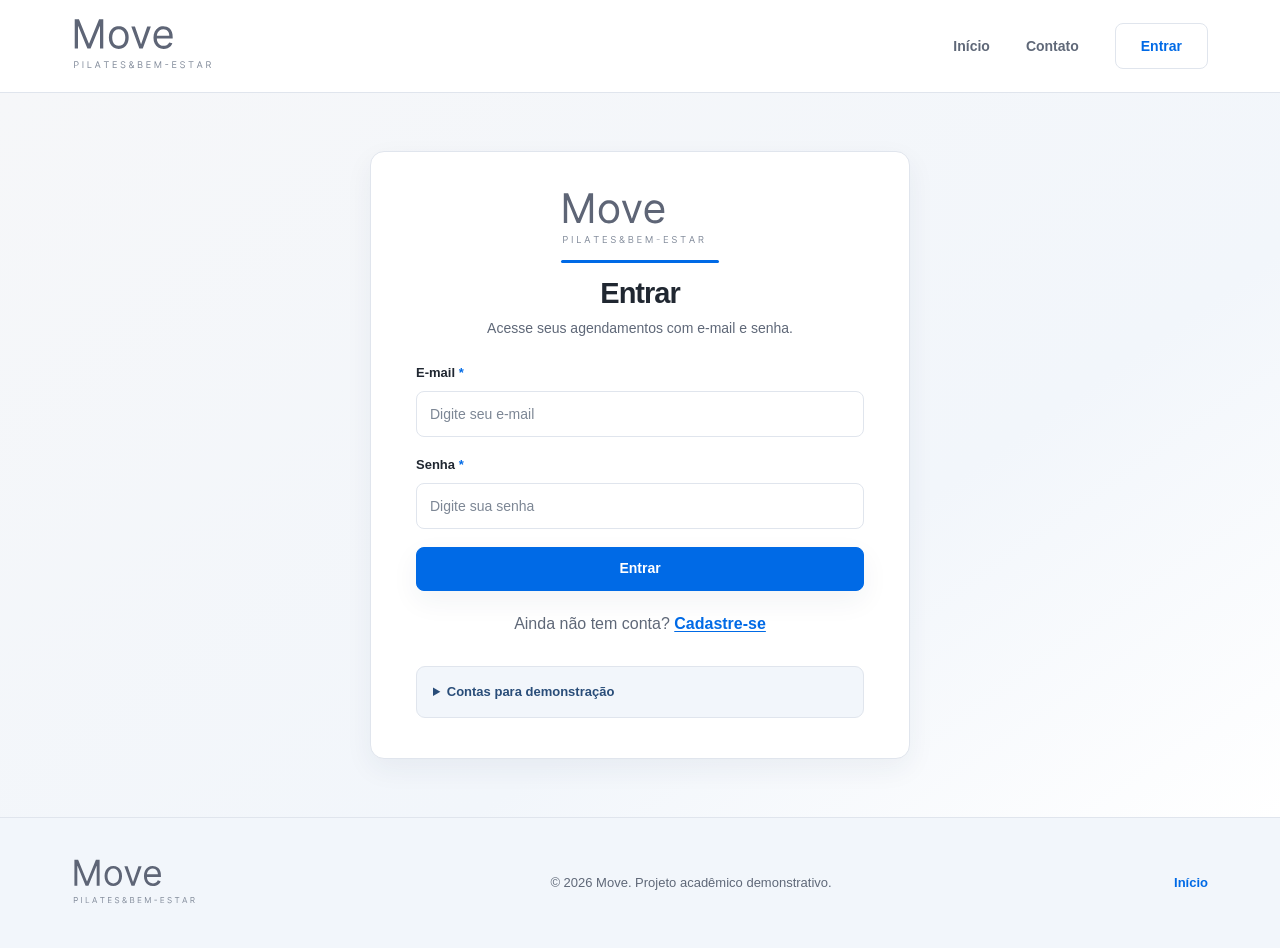
==== admin.html @ 7407c9fe "feat: implementa painel administrativo" ====
<!doctype html>
<html lang="pt-BR">
  <head>
    <meta charset="UTF-8" />
    <meta name="viewport" content="width=device-width, initial-scale=1.0" />
    <title>Administradora — Agenda | Move Pilates & Bem-estar</title>
    <link rel="icon" type="image/svg+xml" href="assets/logo-move.svg" />
    <link rel="stylesheet" href="assets/vendor/bootstrap.min.css" />
    <link rel="stylesheet" href="assets/css/styles.css" />
    <link rel="stylesheet" href="assets/css/forms.css" />
    <link rel="stylesheet" href="assets/css/aluno.css" />
    <link rel="stylesheet" href="assets/css/admin.css" />
    <script defer src="assets/vendor/bootstrap.bundle.min.js"></script>
    <script defer src="js/script.js"></script>
    <script defer src="js/store-cadastro-login.js"></script>
    <script defer src="js/store-admin.js"></script>
    <script defer src="js/admin.js"></script>
  </head>
  <body data-page="admin">
    <a class="skip-link" href="#conteudo">Conteúdo</a>
    <header class="site-header">
      <div class="container header-inner">
        <a href="index.html" class="brand" aria-label="Move — Início"
          ><img
            src="assets/imagens/logo-move.svg"
            alt="Move Pilates & Bem-estar"
            width="154"
            height="62"
        /></a>
        <button
          type="button"
          class="menu-toggle"
          aria-label="Abrir menu"
          aria-controls="menu-principal"
          aria-expanded="false"
        >
          <svg viewBox="0 0 24 24" aria-hidden="true">
            <path d="M4 7h16M4 12h16M4 17h16" />
          </svg>
        </button>
        <nav class="main-nav" id="menu-principal" aria-label="Menu principal">
          <a href="admin.html" class="nav-item active" aria-current="page"
            >Agenda</a
          ><button type="button" class="nav-item" data-set-hours>
            Definir horários</button
          ><button type="button" class="nav-item nav-logout" data-logout>
            Sair
          </button>
        </nav>
      </div>
    </header>
    <main id="conteudo">
      <section class="dashboard-area">
        <div class="container dashboard-wrap">
          <div class="dashboard-head">
            <div>
              <span class="accent-line" aria-hidden="true"></span>
              <p class="eyebrow">Área administrativa</p>
              <h1>Olá, <span id="admin-name">Cristiane</span>!</h1>
              <p>Gerencie os agendamentos e horários disponíveis da Move.</p>
            </div>
            <div class="head-actions">
              <button class="btn-outline" type="button" id="admin-define-hours">
                Definir horários</button
              ><button class="btn-main" type="button" id="admin-new-booking">
                + Agendar para aluno
              </button>
            </div>
          </div>
          <div id="admin-notice" class="notice" role="status" hidden></div>
          <div class="stats-grid">
            <article class="stat-card">
              <span>Agendamentos no dia</span><strong id="stat-booked">0</strong
              ><small>Aulas agendadas</small>
            </article>
            <article class="stat-card">
              <span>Horários livres</span><strong id="stat-free">0</strong
              ><small>Disponíveis para novos agendamentos</small>
            </article>
            <article class="stat-card">
              <span>Alunos cadastrados</span
              ><strong id="stat-students">0</strong
              ><small>Contas de aluno</small>
            </article>
          </div>
          <section
            class="dashboard-section"
            id="agenda"
            aria-labelledby="admin-day-title"
          >
            <div class="section-title-row wrap-row">
              <div>
                <h2 id="admin-day-title">Agenda do dia</h2>
                <p>Consulte os horários e faça alterações.</p>
              </div>
              <div class="date-control">
                <label for="admin-date">Selecionar data</label
                ><input id="admin-date" type="date" />
              </div>
            </div>
            <div id="admin-day" class="admin-schedule" aria-live="polite"></div>
          </section>
          <section class="dashboard-section">
            <div class="section-title-row">
              <h2>Mensagens recebidas</h2>
              <span class="subtle-pill" id="contact-count">0</span>
            </div>
            <div id="admin-messages" class="inbox-list"></div>
            <p class="small-muted">
              Mensagens são armazenadas somente neste navegador, para
              demonstração.
            </p>
          </section>
        </div>
      </section>
      <section
        class="auth-outer logout-success-panel"
        id="admin-logout-success"
        hidden
      >
        <div class="auth-panel card-elevated">
          <img
            src="assets/imagens/logo-move.svg"
            alt="Move Pilates & Bem-estar"
            class="auth-logo"
          />

          <div class="result-panel">
            <span class="result-icon" aria-hidden="true">✓</span>
            <h1>Sessão encerrada!</h1>
            <p>Você saiu da sua conta com segurança.</p>

            <div class="form-actions">
              <a href="login.html" class="btn-main">Entrar novamente</a>
              <a href="index.html" class="btn-outline">Voltar ao início</a>
            </div>
          </div>
        </div>
      </section>
    </main>
    <footer class="site-footer">
      <div class="container footer-inner">
        <a class="footer-brand" href="index.html"
          ><img
            src="assets/imagens/logo-move.svg"
            alt="Move Pilates & Bem-estar"
            width="136"
            height="56"
        /></a>
        <p>
          © <span id="ano-atual">2026</span> Move. Projeto acadêmico
          demonstrativo.
        </p>
        <a class="footer-top" href="index.html">Início</a>
      </div>
    </footer>
    <dialog
      id="admin-book-dialog"
      class="move-dialog"
      aria-labelledby="admin-book-title"
    >
      <form id="admin-book-form" novalidate>
        <div class="dialog-header">
          <div>
            <p class="eyebrow">Gestão de aulas</p>
            <h2 id="admin-book-title">Agendar aula para um aluno</h2>
          </div>
          <button
            type="button"
            class="icon-close"
            data-close="admin-book-dialog"
            aria-label="Fechar"
          >
            ×
          </button>
        </div>
        <div class="stack-form">
          <div class="form-field">
            <label for="admin-student"
              >Aluno <span aria-hidden="true">*</span></label
            ><select id="admin-student" required></select>
          </div>
          <div class="form-field">
            <label for="admin-book-date"
              >Data <span aria-hidden="true">*</span></label
            ><input type="date" id="admin-book-date" required />
          </div>
          <div class="form-field">
            <label for="admin-book-time"
              >Horário disponível <span aria-hidden="true">*</span></label
            ><select id="admin-book-time" required></select>
          </div>
        </div>
        <div class="form-field" id="admin-change-reason-field" hidden>
          <label for="admin-change-reason">
            Motivo da alteração <span aria-hidden="true">*</span>
          </label>
          <select id="admin-change-reason">
            <option value="">Selecione o motivo</option>
            <option value="Problema de saúde ou emergência">
              Problema de saúde ou emergência
            </option>
            <option value="Imprevisto pessoal ou familiar">
              Imprevisto pessoal ou familiar
            </option>
            <option value="Outro motivo excepcional">
              Outro motivo excepcional
            </option>
          </select>
          <small class="small-muted">
            Para alterações com menos de 24 horas de antecedência, informe uma
            justificativa.
          </small>
        </div>
        <p class="selection-summary" id="admin-summary">
          Confira os dados e salve o agendamento.
        </p>
        <p id="admin-book-error" class="form-alert" role="alert" hidden></p>
        <div class="dialog-actions">
          <button
            class="btn-outline"
            type="button"
            data-close="admin-book-dialog"
          >
            Voltar</button
          ><button class="btn-main" type="submit">Salvar agendamento</button>
        </div>
      </form>
    </dialog>
    <dialog
      id="admin-hours-dialog"
      class="move-dialog"
      aria-labelledby="admin-hours-title"
    >
      <form id="admin-hours-form" novalidate>
        <div class="dialog-header">
          <div>
            <p class="eyebrow">Horários disponíveis</p>
            <h2 id="admin-hours-title">Definir horários</h2>
          </div>
          <button
            type="button"
            class="icon-close"
            data-close="admin-hours-dialog"
            aria-label="Fechar"
          >
            ×
          </button>
        </div>
        <div class="form-field">
          <label for="hours-date">Data para disponibilizar aulas</label
          ><input type="date" id="hours-date" required />
        </div>
        <fieldset class="times-fieldset">
          <legend>Horários do dia</legend>
          <div id="hours-checkboxes" class="times-grid"></div>
        </fieldset>
        <p class="small-muted">
          Horários já agendados não podem ser removidos.
        </p>
        <p id="admin-hours-error" class="form-alert" role="alert" hidden></p>
        <div class="dialog-actions">
          <button
            type="button"
            class="btn-outline"
            data-close="admin-hours-dialog"
          >
            Voltar</button
          ><button type="submit" class="btn-main">Salvar horários</button>
        </div>
      </form>
    </dialog>
    <dialog
      id="admin-cancel-dialog"
      class="move-dialog"
      aria-labelledby="admin-cancel-title"
    >
      <div class="dialog-header">
        <div>
          <p class="eyebrow">Cancelamento</p>
          <h2 id="admin-cancel-title">Cancelar agendamento?</h2>
        </div>
        <button
          class="icon-close"
          type="button"
          data-close="admin-cancel-dialog"
          aria-label="Fechar"
        >
          ×
        </button>
      </div>
      <p id="admin-cancel-detail"></p>
      <div class="form-field" id="admin-cancel-reason-field" hidden>
        <label for="admin-cancel-reason">
          Motivo do cancelamento <span aria-hidden="true">*</span>
        </label>
        <select id="admin-cancel-reason">
          <option value="">Selecione o motivo</option>
          <option value="Problema de saúde ou emergência">
            Problema de saúde ou emergência
          </option>
          <option value="Imprevisto pessoal ou familiar">
            Imprevisto pessoal ou familiar
          </option>
          <option value="Outro motivo excepcional">
            Outro motivo excepcional
          </option>
        </select>
        <small class="small-muted">
          Para cancelamentos com menos de 24 horas de antecedência, informe uma
          justificativa.
        </small>
      </div>
      <p class="form-alert" id="admin-cancel-error" role="alert" hidden></p>
      <div class="dialog-actions">
        <button
          class="btn-outline"
          type="button"
          data-close="admin-cancel-dialog"
        >
          Voltar</button
        ><button class="btn-danger" type="button" id="admin-do-cancel">
          Confirmar cancelamento
        </button>
      </div>
    </dialog>
    <dialog
      class="move-dialog"
      id="logout-dialog"
      aria-labelledby="logout-title"
    >
      <div class="dialog-header">
        <div>
          <p class="eyebrow">Encerrar sessão</p>
          <h2 id="logout-title">Deseja sair da sua conta?</h2>
        </div>
        <button
          type="button"
          class="icon-close"
          data-close="logout-dialog"
          aria-label="Fechar"
        >
          ×
        </button>
      </div>
      <p>Você poderá entrar novamente quando quiser.</p>
      <div class="dialog-actions">
        <button class="btn-outline" type="button" data-close="logout-dialog">
          Cancelar</button
        ><button class="btn-main" id="confirm-logout" type="button">
          Sair
        </button>
      </div>
    </dialog>
  </body>
</html>
---- assets/css/styles.css ----
:root {
  --blue: #006ae6;
  --blue-secondary: #294d79;
  --blue-hover: #0056bc;
  --blue-subtle: #e8f2ff;
  --ink: #202731;
  --secondary: #5f6878;
  --muted: #7d8795;
  --surface: #ffffff;
  --surface-soft: #f6f7f9;
  --surface-alt: #f2f6fb;
  --border: #e0e5ed;
  --radius: 14px;
  --shadow-soft: 0 10px 28px rgba(38, 57, 80, 0.06);
  --outline: 3px solid rgba(0, 106, 230, 0.13);
  --outline: 3px solid rgba(0, 106, 230, 0.13);
  --width: 1160px;
  --color-danger: #a31f33;
  --bg-danger: #fff0f2;
  --border-danger: #f1bcc4;
  --bg-success: #e8f5f0;
  --success: #238861;
  --width: 1160px;
  font-family: Inter, "Segoe UI", Arial, Helvetica, sans-serif;
  color: var(--ink);
  background: var(--surface);
}

*,
*::before,
*::after {
  box-sizing: border-box;
}

html {
  scroll-behavior: smooth;
  scroll-padding-top: 95px;
}

body {
  margin: 0;
  min-width: 320px;
  line-height: 1.6;
  background: var(--surface);
  color: var(--ink);
  font-family: var(--font-family-base);
}

img {
  display: block;
  max-width: 100%;
}

button,
a {
  -webkit-tap-highlight-color: transparent;
}

a {
  color: inherit;
  text-decoration: none;
}

a:focus-visible,
button:focus-visible {
  outline: 3px solid var(--blue);
  outline-offset: 4px;
  border-radius: 4px;
}

.container {
  width: min(var(--width), calc(100% - 72px));
  max-width: var(--width);
  margin-inline: auto;
}

.skip-link {
  position: absolute;
  transform: translateY(-160%);
  z-index: 100;
  top: 0;
  left: 20px;
  background: var(--blue);
  padding: 12px 20px;
  color: white;
}

.skip-link:focus {
  transform: translateY(10px);
}

.site-header {
  background: var(--surface);
  border-bottom: 1px solid var(--border);
  z-index: 15;
  position: sticky;
  top: 0;
}

.header-inner {
  min-height: 92px;
  display: flex;
  align-items: center;
  justify-content: space-between;
  gap: 28px;
}

.brand {
  display: inline-flex;
  align-items: center;
  flex: none;
}

.brand img {
  width: 154px;
  height: auto;
}

.main-nav {
  display: flex;
  align-items: center;
  gap: 36px;
}

.nav-item {
  position: relative;
  color: var(--secondary);
  font-size: 14px;
  font-weight: 550;
  padding: 13px 0;
  transition: color 0.2s;
}

.nav-item:hover,
.nav-item.active {
  color: var(--blue);
}

.nav-item.active::after {
  content: "";
  position: absolute;
  bottom: 3px;
  height: 2px;
  background: var(--blue);
  left: 0;
  right: 0;
}

.nav-login {
  border: 1px solid var(--border);
  color: var(--blue);
  border-radius: 8px;
  padding: 11px 25px;
  font-weight: 650;
}

.nav-login:hover {
  background: var(--blue-subtle);
  border-color: var(--blue-hover);
  color: var(--blue-hover);
}

.menu-toggle {
  display: none;
  width: 42px;
  height: 42px;
  border: 1px solid var(--border);
  background: var(--surface);
  color: var(--ink);
  border-radius: 9px;
  cursor: pointer;
}

.menu-toggle svg {
  width: 24px;
  height: 24px;
  fill: none;
  stroke: currentColor;
  stroke-width: 2;
  stroke-linecap: round;
}

.eyebrow {
  color: var(--muted);
  text-transform: uppercase;
  letter-spacing: 0.18em;
  font-weight: 650;
  font-size: 11px;
  margin: 0 0 14px;
}

h1,
h2,
h3,
p {
  margin-top: 0;
}

h1 {
  font-size: clamp(32px, 3.8vw, 52px);
  letter-spacing: -0.035em;
  line-height: 1.12;
  font-weight: 700;
}

h2 {
  font-size: clamp(28px, 2.75vw, 37px);
  line-height: 1.22;
  letter-spacing: -0.025em;
  font-weight: 700;
}

h3 {
  font-size: 19px;
  line-height: 1.25;
  font-weight: 650;
}

p {
  color: var(--secondary);
}

.site-footer {
  background: var(--surface-alt);
  border-top: 1px solid var(--border);
}

.footer-inner {
  min-height: 130px;
  display: flex;
  align-items: center;
  justify-content: space-between;
  gap: 20px;
}

.footer-brand img {
  width: 136px;
  height: auto;
}

.footer-inner p {
  font-size: 13px;
  margin: 0;
  color: var(--secondary);
}

.footer-top {
  font-size: 13px;
  font-weight: 600;
  color: var(--blue);
  display: inline-flex;
  gap: 7px;
  align-items: center;
}

.footer-top svg {
  width: 18px;
  height: 18px;
  fill: none;
  stroke: currentColor;
  stroke-width: 2;
}

@media (max-width: 960px) {
  .container {
    width: min(var(--width), calc(100% - 44px));
  }
}

@media (max-width: 690px) {
  html {
    scroll-padding-top: 75px;
  }

  .container {
    width: min(100% - 36px, 530px);
  }

  .header-inner {
    min-height: 74px;
  }

  .brand img {
    width: 132px;
  }

  .menu-toggle {
    display: grid;
    place-items: center;
  }

  .main-nav {
    position: absolute;
    top: 74px;
    left: 0;
    right: 0;
    background: var(--surface);
    border-bottom: 1px solid var(--border);
    box-shadow: var(--shadow-soft);
    padding: 10px 18px 20px;
    display: none;
    flex-direction: column;
    align-items: stretch;
    gap: 3px;
  }

  .main-nav.open {
    display: flex;
  }

  .nav-item {
    padding: 14px 10px;
  }

  .nav-item.active::after {
    left: 10px;
    right: auto;
    width: 30px;
    bottom: 7px;
  }

  .nav-login {
    text-align: center;
    padding: 12px;
    margin-top: 4px;
  }

  .footer-inner {
    flex-wrap: wrap;
    justify-content: space-between;
    padding-block: 25px;
  }

  .footer-inner p {
    flex-basis: 100%;
    order: 3;
  }
}
---- assets/css/forms.css ----
.btn-main,
.btn-outline,
.btn-danger {
  min-height: 44px;
  display: inline-flex;
  align-items: center;
  justify-content: center;
  gap: 8px;
  padding: 11px 22px;
  border-radius: 8px;
  font-size: 14px;
  font-weight: 670;
  cursor: pointer;
  text-decoration: none;
  line-height: 1.4;
  transition:
    background 0.15s ease,
    border-color 0.15s ease,
    transform 0.15s ease;
}

.btn-main {
  color: white;
  background: var(--blue);
  border: 1px solid var(--blue);
  box-shadow: var(--shadow-soft);
}

.btn-main:hover {
  background: var(--blue-hover);
  border-color: var(--blue-hover);
  color: white;
}

.btn-outline {
  background: var(--surface);
  color: var(--blue);
  border: 1px solid var(--blue);
}

.btn-outline:hover {
  background: var(--blue-subtle);
  color: var(--blue);
}

.btn-danger {
  color: var(--danger);
  border: var(--border-danger);
  background: var(--bg-danger);
}

.btn-full {
  width: 100%;
}

.btn-sm {
  min-height: 36px;
  font-size: 12px;
  padding: 7px 12px;
}

.btn-main:focus-visible,
.btn-outline:focus-visible,
.btn-danger:focus-visible,
input:focus-visible,
textarea:focus-visible,
select:focus-visible {
  outline: var(--outline);
  outline-offset: 2px;
}

.form-actions {
  display: grid;
  grid-template-columns: 1fr 1fr;
  gap: 11px;
}

.auth-outer {
  min-height: calc(100vh - 225px);
  background: linear-gradient(
    145deg,
    var(--surface-soft),
    var(--surface-alt) 65%,
    var(--surface)
  );
  padding: 58px 18px;
  display: flex;
  align-items: flex-start;
  justify-content: center;
}

.card-elevated {
  border: 1px solid var(--border);
  border-radius: var(--radius);
  background: var(--surface);
  box-shadow: var(--shadow-soft);
}

.auth-panel {
  width: min(100%, 492px);
  padding: 37px 45px 40px;
}

.contact-panel,
.register-panel,
.login-panel {
  width: min(100%, 540px);
}

.auth-logo {
  display: block;
  width: 158px;
  max-height: 65px;
  object-fit: contain;
  margin: 0 auto 8px;
}

.section-heading-tight {
  text-align: center;
  margin-bottom: 24px;
}

.accent-line {
  display: block;
  height: 3px;
  width: 158px;
  background: var(--blue);
  border-radius: 999px;
}

.auth-panel > .accent-line {
  margin: 0 auto 14px;
}

.section-heading-tight h1 {
  margin: 0 0 8px;
  font-size: 29px;
  color: var(--ink);
  font-weight: 680;
}

.section-heading-tight p {
  max-width: 360px;
  margin: 0 auto;
  font-size: 14px;
  color: var(--secondary);
  line-height: 1.55;
}

.stack-form {
  display: flex;
  flex-direction: column;
  gap: 18px;
}

.form-field {
  display: flex;
  flex-direction: column;
  gap: 7px;
  min-width: 0;
}

.form-field label {
  color: var(--ink);
  font-weight: 650;
  font-size: 13px;
}

.form-field label span {
  color: var(--blue);
}

.form-field input,
.form-field select,
.form-field textarea {
  display: block;
  width: 100%;
  min-height: 46px;
  padding: 10px 13px;
  border: 1px solid var(--border);
  border-radius: 8px;
  color: var(--ink);
  background: var(--surface);
  font-size: 14px;
  line-height: 1.45;
}

.form-field textarea {
  min-height: 120px;
  resize: vertical;
}

.form-field input::placeholder,
.form-field textarea::placeholder {
  color: var(--muted);
}

.form-field select {
  appearance: none;
  -webkit-appearance: none;
  padding: 10px 42px 10px 13px;

  background-image: url("data:image/svg+xml,%3Csvg xmlns='http://www.w3.org/2000/svg' width='16' height='16' viewBox='0 0 24 24' fill='none' stroke='%235f6878' stroke-width='2' stroke-linecap='round' stroke-linejoin='round'%3E%3Cpath d='m6 9 6 6 6-6'/%3E%3C/svg%3E");
  background-repeat: no-repeat;
  background-position: right 14px center;
  background-size: 16px;
}

.form-field select {
  cursor: pointer;
}

.form-field input:focus,
.form-field select:focus,
.form-field textarea:focus {
  border-color: var(--blue);
}

.form-alert {
  margin: 0;
  padding: 12px 14px;
  border-radius: 7px;
  background: var(--bg-danger);
  border: 1px solid var(--border-danger);
  color: var(--color-danger);
  font-size: 13px;
  font-weight: 550;
  line-height: 1.5;
}

.result-panel {
  text-align: center;
  padding: 10px 0 6px;
}

.result-panel .result-icon {
  display: grid;
  place-items: center;
  margin: 5px auto 20px;
  background: var(--bg-success);
  color: var(--success);
  width: 60px;
  height: 60px;
  border-radius: 50%;
  font-size: 31px;
  font-weight: 700;
}

.result-panel h1,
.result-panel h2 {
  font-size: 26px;
  line-height: 1.25;
  margin-bottom: 12px;
}

.result-panel p {
  font-size: 15px;
  line-height: 1.7;
  margin: 0 auto 22px;
  max-width: 365px;
}

.result-panel .btn-main {
  max-width: 320px;
  margin: 0 auto;
}

.auth-switch {
  margin: 20px 0 0;
  text-align: center;
  font-size: 16px;
  color: var(--secondary);
}

.auth-switch a {
  color: var(--blue);
  font-weight: 700;
  text-decoration: underline;
  text-underline-offset: 2px;
}

.demo-credentials {
  background: var(--surface-alt);
  border: 1px solid var(--border);
  padding: 15px 16px;
  margin-top: 29px;
  border-radius: 9px;
  font-size: 12px;
  color: var(--blue-secondary);
}

.demo-credentials p {
  font-size: 12px;
  margin: 8px 0;
  line-height: 1.7;
  overflow-wrap: anywhere;
}

.demo-credentials span {
  display: block;
  font-size: 11px;
  color: var(--secondary);
}

.demo-credentials summary {
  cursor: pointer;
  font-size: 13px;
  font-weight: 650;
}

.demo-credentials[open] summary {
  margin-bottom: 10px;
  color: var(--blue-secondary);
}

@media (max-width: 690px) {
  .auth-outer {
    padding: 16px;
  }

  .auth-panel {
    padding: 28px 22px 30px;
  }

  .auth-logo {
    width: 120px;
    margin-bottom: 12px;
  }

  .section-heading-tight {
    margin-bottom: 16px;
  }

  .section-heading-tight h1 {
    font-size: 18px;
    margin-bottom: 6px;
  }

  .section-heading-tight p {
    margin-bottom: 0;
  }

  .stack-form {
    gap: 10px;
  }

  .form-field {
    gap: 5px;
  }

  .form-field input,
  .form-field select,
  .form-field textarea {
    min-height: 44px;
    padding: 8px 10px;
    font-size: 16px;
  }

  .form-field textarea {
    min-height: 80px;
    resize: vertical;
  }

  .form-actions {
    grid-template-columns: 1fr;
    gap: 8px;
  }

  .form-actions .btn-main,
  .form-actions .btn-outline {
    width: 100%;
    min-height: 44px;
  }

  .result-panel h1,
  .result-panel h2 {
    font-size: 22px;
  }
}
---- assets/css/aluno.css ----
.dashboard-area {
  min-height: calc(100vh - 224px);
  padding-block: 45px 76px;
  background: linear-gradient(180deg, var(--surface-alt), var(--surface) 340px);
}

.dashboard-wrap {
  max-width: 1130px;
}

.dashboard-head {
  display: flex;
  align-items: center;
  justify-content: space-between;
  gap: 25px;
  margin-bottom: 33px;
}

.dashboard-head .accent-line {
  margin-bottom: 14px;
}

.dashboard-head .eyebrow {
  margin-bottom: 6px;
  color: var(--secondary);
}

.dashboard-head h1 {
  margin-bottom: 8px;
  font-size: clamp(28px, 3vw, 36px);
  letter-spacing: -0.035em;
}

.dashboard-head h1 span {
  color: var(--blue-secondary);
}

.dashboard-head p:last-child {
  max-width: 540px;
  margin: 0;
  font-size: 15px;
}

.head-actions {
  display: flex;
  flex-wrap: wrap;
  justify-content: flex-end;
  gap: 10px;
}

.dashboard-section {
  margin-top: 25px;
  padding: 28px 30px 32px;
  background: var(--surface);
  border: 1px solid var(--border);
  border-radius: 16px;
  box-shadow: 0 14px 36px rgba(38, 57, 80, 0.07);
}

.section-title-row {
  display: flex;
  align-items: center;
  justify-content: space-between;
  gap: 16px;
  margin-bottom: 21px;
}

.section-title-row h2 {
  margin: 0;
  color: var(--ink);
  font-size: 21px;
}

.section-title-row p {
  margin: 5px 0 0;
  font-size: 14px;
}

.subtle-pill {
  padding: 7px 12px;
  color: var(--blue);
  background: var(--surface-alt);
  border-radius: 30px;
  font-size: 12px;
  font-weight: 650;
  white-space: nowrap;
}

.booking-cards {
  display: grid;
  gap: 13px;
}

.booking-card {
  display: flex;
  align-items: center;
  justify-content: space-between;
  gap: 18px;
  padding: 18px 20px;
  background: var(--surface);
  border: 1px solid var(--border);
  border-left: 4px solid var(--blue);
  border-radius: 12px;
  box-shadow: 0 3px 12px rgba(38, 57, 80, 0.035);
  transition:
    transform 0.18s ease,
    box-shadow 0.18s ease,
    border-color 0.18s ease;
}

.booking-card:hover {
  transform: translateY(-2px);
  border-color: #cbd9ea;
  border-left-color: var(--blue);
  box-shadow: 0 10px 24px rgba(38, 57, 80, 0.08);
}

.booking-main {
  display: flex;
  align-items: center;
  gap: 18px;
  min-width: 0;
}

.date-tile {
  display: grid;
  flex: none;
  place-items: center;
  width: 68px;
  min-height: 65px;
  color: var(--blue);
  background: linear-gradient(145deg, var(--blue-subtle), var(--surface-alt));
  border: 1px solid #e4edf8;
  border-radius: 11px;
}

.date-tile strong {
  font-size: 26px;
  line-height: 1.1;
}

.date-tile span {
  font-size: 11px;
  font-weight: 650;
  letter-spacing: 0.06em;
}

.booking-info {
  display: grid;
  gap: 5px;
  min-width: 0;
}

.booking-info strong {
  color: var(--ink);
  font-size: 16px;
}

.booking-info small {
  color: var(--secondary);
  font-size: 13px;
}

.booking-info .status-dot {
  display: inline-flex;
  align-items: center;
  gap: 7px;
  color: var(--success);
  font-size: 12px;
  font-weight: 650;
}

.booking-info .status-dot::before {
  width: 7px;
  height: 7px;
  background: currentColor;
  border-radius: 50%;
  content: "";
}

.booking-actions {
  display: flex;
  flex-wrap: wrap;
  justify-content: flex-end;
  gap: 9px;
  flex: none;
}

.empty-state {
  padding: 35px;
  color: var(--secondary);
  text-align: center;
  background: var(--surface-alt);
  border: 1px dashed var(--border);
  border-radius: 13px;
}

.empty-state .empty-icon {
  display: block;
  margin-bottom: 12px;
  color: var(--blue);
  font-size: 28px;
}

.empty-state strong {
  display: block;
  margin-bottom: 7px;
  color: var(--ink);
  font-size: 18px;
}

.empty-state p {
  max-width: 420px;
  margin: 0 auto;
  font-size: 14px;
}

.info-strip {
  display: flex;
  align-items: flex-start;
  gap: 16px;
  margin: 28px 0 38px;
  padding: 24px 26px;
  background: linear-gradient(120deg, var(--surface), var(--surface-alt));
  border: 1px solid var(--border);
  border-left: 4px solid var(--blue);
  border-radius: 14px;
  box-shadow: 0 7px 22px rgba(38, 57, 80, 0.045);
}

.info-icon {
  flex: 0 0 32px;
  width: 32px;
  height: 32px;
  display: grid;
  place-items: center;
  border-radius: 50%;
  border: 1px solid var(--blue);
  background: var(--surface-alt);
  color: var(--blue);
  font-weight: 700;
}

.info-content {
  min-width: 0;
}

.info-content h3 {
  margin: 2px 0 12px;
  color: var(--blue-secondary);
  font-size: 16px;
  font-weight: 700;
}

.info-content p {
  margin: 0 0 10px;
  color: var(--secondary);
  font-size: 14px;
  line-height: 1.7;
}

.info-content p:last-child {
  margin-bottom: 0;
}

.info-content strong {
  color: var(--blue-secondary);
  font-weight: 650;
}

.notice {
  margin-bottom: 18px;
  padding: 13px 18px;
  color: var(--success);
  background: var(--bg-success);
  border: 1px solid var(--border);
  border-radius: 9px;
  font-size: 14px;
  font-weight: 600;
}

.notice.error {
  color: var(--danger);
  background: var(--bg-danger);
  border-color: var(--border-danger);
}

.home-contact-btn {
  margin-top: 28px;
}

.site-header button.nav-item {
  padding: 13px 0;
  background: transparent;
  border: 0;
  cursor: pointer;
}

.site-header button.nav-item:hover {
  color: var(--blue);
}

.site-header .nav-logout {
  border-radius: 8px;
  transition:
    color 0.18s ease,
    background-color 0.18s ease,
    transform 0.18s ease;
}

.site-header .nav-logout:hover {
  color: var(--color-danger);
  background: var(--bg-danger);
  transform: translateY(-1px);
}

.dashboard-area .btn-main,
.dashboard-area .btn-outline,
.dashboard-area .btn-danger,
.move-dialog .btn-main,
.move-dialog .btn-outline,
.move-dialog .btn-danger {
  transition:
    transform 0.18s ease,
    box-shadow 0.18s ease,
    background-color 0.18s ease,
    border-color 0.18s ease,
    color 0.18s ease;
}

.dashboard-area .btn-main:hover,
.move-dialog .btn-main:hover {
  transform: translateY(-2px);
  box-shadow: 0 8px 18px rgba(0, 106, 230, 0.2);
}

.dashboard-area .btn-outline:hover,
.move-dialog .btn-outline:hover {
  transform: translateY(-2px);
  border-color: var(--blue-hover);
  box-shadow: 0 6px 15px rgba(0, 106, 230, 0.1);
}

.dashboard-area .btn-danger:hover,
.move-dialog .btn-danger:hover {
  color: var(--color-danger);
  background: #ffe3e7;
  border-color: #e7aab4;
  transform: translateY(-2px);
  box-shadow: 0 6px 15px rgba(163, 31, 51, 0.1);
}

.dashboard-area .btn-main:active,
.dashboard-area .btn-outline:active,
.dashboard-area .btn-danger:active,
.move-dialog .btn-main:active,
.move-dialog .btn-outline:active,
.move-dialog .btn-danger:active {
  transform: translateY(0);
  box-shadow: none;
}

.move-dialog {
  box-sizing: border-box;
  width: min(530px, calc(100% - 28px));
  max-width: 530px;
  max-height: min(90vh, 780px);
  margin: auto;
  padding: 28px 30px 30px;
  overflow-y: auto;
  color: var(--ink);
  background: var(--surface);
  border: 1px solid var(--border);
  border-radius: 16px;
  box-shadow: 0 24px 70px rgba(14, 25, 40, 0.2);
}

.move-dialog::backdrop {
  background: rgba(14, 25, 40, 0.48);
  backdrop-filter: blur(2px);
}

.move-dialog p {
  font-size: 14px;
  line-height: 1.55;
}

.dialog-header {
  display: flex;
  align-items: flex-start;
  justify-content: space-between;
  gap: 20px;
  margin-bottom: 18px;
}

.dialog-header .eyebrow {
  margin-bottom: 4px;
  color: var(--blue);
}

.dialog-header h2 {
  margin: 0;
  font-size: 23px;
  line-height: 1.25;
}

.icon-close {
  display: flex;
  align-items: center;
  justify-content: center;
  flex: 0 0 36px;
  width: 36px;
  height: 36px;
  color: var(--secondary);
  background: var(--surface-alt);
  border: 1px solid var(--border);
  border-radius: 50%;
  font-family: Arial, sans-serif;
  font-size: 23px;
  font-weight: 400;
  line-height: 1;
  cursor: pointer;
  transition:
    background-color 0.2s,
    color 0.2s;
}

.icon-close:hover {
  color: var(--blue);
  background: var(--surface-alt);
}

.icon-close:focus-visible {
  outline: 2px solid var(--blue);
  outline-offset: 3px;
}

.dialog-description {
  margin-top: -8px;
  margin-bottom: 20px;
}

.dialog-actions {
  display: flex;
  flex-wrap: wrap;
  justify-content: flex-end;
  gap: 10px;
  margin-top: 24px;
}

.selection-summary {
  margin: 17px 0 0;
  padding: 12px 14px;
  color: var(--ink);
  background: var(--surface-alt);
  border: 1px solid var(--border);
  border-radius: 8px;
  font-size: 13px !important;
}

.small-muted {
  color: var(--muted);
  font-size: 12px !important;
}

.stack-form {
  display: grid;
  gap: 16px;
}

.form-field {
  min-width: 0;
}

.form-field input,
.form-field select {
  width: 100%;
  min-width: 0;
}

.form-field input[type="date"] {
  appearance: none;
  -webkit-appearance: none;
  min-height: 48px;
  padding: 10px 14px;
  color: var(--ink);
  color-scheme: light;
  background: linear-gradient(135deg, var(--surface), var(--surface-alt));
  border: 1px solid var(--border);
  border-radius: 11px;
  font: inherit;
  cursor: pointer;
  transition:
    border-color 0.18s ease,
    box-shadow 0.18s ease,
    background-color 0.18s ease;
}

.form-field input[type="date"]:hover,
.form-field select:hover {
  border-color: #a9bfd9;
}

.form-field input[type="date"]:focus,
.move-dialog .form-field select:focus {
  border-color: var(--blue);
  outline: none;
  box-shadow: 0 0 0 4px rgba(0, 106, 230, 0.12);
}

.move-dialog .form-field select {
  min-height: 48px;
  color: var(--ink);
  background-color: var(--surface);
  border-radius: 11px;
  transition:
    border-color 0.18s ease,
    box-shadow 0.18s ease;
}

.form-field input[type="date"]::-webkit-calendar-picker-indicator {
  padding: 7px;
  opacity: 0.85;
  background-color: var(--blue-subtle);
  border-radius: 7px;
  cursor: pointer;
  transition:
    opacity 0.18s ease,
    background-color 0.18s ease;
}

.form-field input[type="date"]::-webkit-calendar-picker-indicator:hover {
  opacity: 1;
  background-color: #d7e9ff;
}

.times-fieldset {
  margin: 20px 0 12px;
  padding: 0;
  border: 0;
}

.times-fieldset legend {
  margin-bottom: 12px;
  color: var(--secondary);
  font-size: 13px;
  font-weight: 650;
}

.times-grid {
  display: grid;
  grid-template-columns: repeat(4, minmax(0, 1fr));

  gap: 8px;
}

.time-choice {
  position: relative;
  display: grid;
  place-items: center;
}

.time-choice input {
  position: absolute;
  width: 100%;
  height: 100%;
  opacity: 0;
  cursor: pointer;
}

.time-choice span {
  width: 100%;
  padding: 10px 6px;
  color: var(--secondary);
  background: var(--surface-alt);
  border: 1px solid var(--border);
  border-radius: 7px;
  font-size: 13px;
  text-align: center;
  transition:
    color 0.2s ease,
    background-color 0.2s ease,
    border-color 0.2s ease;
}

.time-choice input:checked + span {
  color: white;
  background: var(--blue);
  border-color: var(--blue);
  font-weight: 650;
}

.time-choice input:focus-visible + span {
  outline: 3px solid var(--ink);
  outline-offset: 2px;
}

@media (max-width: 690px) {
  .dashboard-area {
    padding-block: 28px 46px;
  }

  .dashboard-head {
    align-items: flex-start;
    flex-direction: column;
    gap: 20px;
    margin-bottom: 25px;
  }

  .dashboard-head > button,
  .dashboard-head .head-actions {
    width: 100%;
  }

  .dashboard-head > button {
    min-height: 46px;
  }

  .head-actions {
    justify-content: stretch;
  }

  .head-actions > * {
    flex: 1 1 100%;
  }

  .dashboard-section {
    margin-top: 20px;
    padding: 21px 16px;
  }

  .section-title-row {
    align-items: flex-start;
    gap: 10px;
  }

  .section-title-row h2 {
    font-size: 19px;
  }

  .booking-card {
    align-items: flex-start;
    flex-direction: column;
    gap: 17px;
    padding: 16px;
  }

  .booking-main {
    width: 100%;
    gap: 13px;
  }

  .booking-info {
    overflow-wrap: anywhere;
  }

  .booking-actions {
    display: grid;
    grid-template-columns: repeat(2, minmax(0, 1fr));
    width: 100%;
  }

  .booking-actions > * {
    width: 100%;
    min-height: 44px;
  }

  .date-tile {
    width: 62px;
    min-height: 62px;
  }

  .date-tile strong {
    font-size: 24px;
  }

  .info-strip {
    gap: 12px;
    padding: 18px;
    margin: 22px 0 30px;
  }

  .info-content h3 {
    font-size: 15px;
  }

  .info-content p {
    font-size: 13px;
    line-height: 1.65;
  }

  .empty-state {
    padding: 27px 17px;
  }

  .move-dialog {
    width: calc(100% - 24px);
    max-height: 88vh;
    padding: 23px 18px;
  }

  .dialog-header {
    gap: 12px;
  }

  .dialog-header h2 {
    font-size: 20px;
  }

  .dialog-actions {
    flex-direction: column-reverse;
    gap: 9px;
  }

  .dialog-actions > * {
    width: 100%;
    min-height: 44px;
  }

  .times-grid {
    grid-template-columns: repeat(3, minmax(0, 1fr));
  }

  .stats-grid {
    grid-template-columns: 1fr;
  }

  .stat-card strong {
    font-size: 28px;
  }

  .wrap-row {
    align-items: stretch;
    flex-direction: column;
  }

  .date-control {
    max-width: 100%;
  }

  .slot-row {
    padding: 14px 12px;
  }

  .main-nav button.nav-item {
    width: 100%;
    padding: 14px 10px;
    text-align: left;
  }

  .info-strip {
    align-items: flex-start;
    padding: 14px;
  }

  .info-icon {
    margin-top: 1px;
  }
}
---- assets/css/admin.css ----
.stats-grid {
  display: grid;
  grid-template-columns: repeat(3, minmax(0, 1fr));
  gap: 17px;
}

.stat-card {
  display: flex;
  flex-direction: column;
  min-width: 0;
  padding: 22px 25px;
  background: var(--surface);
  border: 1px solid var(--border);
  border-radius: 12px;
  box-shadow: var(--shadow-soft);
}

.stat-card > span {
  color: var(--blue-secondary);
  font-size: 13px;
  font-weight: 600;
}

.stat-card strong {
  margin-block: 7px;
  color: var(--blue);
  font-size: 39px;
  font-weight: 720;
  line-height: 1.35;
}

.stat-card small {
  color: var(--secondary);
  font-size: 12px;
}

.admin-schedule {
  overflow: hidden;
  border: 1px solid var(--border);
  border-radius: 9px;
}

.slot-row {
  display: grid;
  grid-template-columns:
    minmax(90px, 0.7fr)
    minmax(170px, 1.5fr)
    minmax(90px, 1fr)
    minmax(220px, 1fr);
  align-items: center;
  gap: 16px;
  min-height: 73px;
  padding: 13px 20px;
  background: var(--surface);
  border-bottom: 1px solid var(--border);
}

.slot-row:last-child {
  border-bottom: 0;
}

.slot-row:nth-child(even) {
  background: var(--surface-alt);
}

.slot-time {
  color: var(--blue-secondary);
  font-size: 17px;
  font-weight: 700;
}

.slot-name {
  min-width: 0;
  color: var(--secondary);
  font-size: 14px;
  font-weight: 600;
  overflow-wrap: anywhere;
}

.slot-status {
  color: var(--success);
  font-size: 12px;
  font-weight: 650;
}

.slot-status.busy {
  color: var(--blue);
}

.slot-actions {
  display: flex;
  flex-wrap: wrap;
  align-items: center;
  justify-content: flex-end;
  width: 100%;
  min-width: 0;
  gap: 6px;
}

.slot-actions button {
  flex: 1 1 auto;
  min-width: 0;
  min-height: 36px;
  white-space: nowrap;
}

.inbox-list {
  display: grid;
  gap: 11px;
}

.inbox-item {
  padding: 14px 17px;
  background: var(--surface-alt);
  border: 1px solid var(--border);
  border-radius: 9px;
}

.inbox-item strong {
  color: var(--blue-secondary);
  font-size: 14px;
}

.inbox-item p {
  margin: 7px 0 5px;
  color: var(--secondary);
  font-size: 13px;
  white-space: pre-wrap;
  overflow-wrap: anywhere;
}

.inbox-meta {
  color: var(--secondary);
  font-size: 12px;
}

#admin-hours-title,
#admin-book-title,
#admin-cancel-title,
#admin-day-title {
  color: var(--blue-secondary);
}

.small-muted {
  margin-top: 12px;
}

.date-control {
  display: flex;
  flex-direction: column;
  gap: 7px;
  min-width: 210px;
}

.date-control label {
  color: var(--blue-secondary);
  font-size: 13px;
  font-weight: 650;
}

.date-control input[type="date"] {
  box-sizing: border-box;
  width: 100%;
  min-height: 46px;
  padding: 10px 13px;
  color: var(--ink);
  background: var(--surface-alt);
  border: 1px solid var(--border);
  border-radius: 9px;
  font: inherit;
  font-size: 14px;
  cursor: pointer;
  transition:
    border-color 0.2s ease,
    box-shadow 0.2s ease;
}

.date-control input[type="date"]:focus {
  border-color: var(--blue);
  outline: var(--outline);
  background: var(--surface);
}

.date-control input[type="date"]::-webkit-calendar-picker-indicator {
  cursor: pointer;
  opacity: 0.75;
  transition: opacity 0.2s ease;
}

.date-control input[type="date"]::-webkit-calendar-picker-indicator:hover {
  opacity: 1;
}

@media (max-width: 690px) {
  .stats-grid {
    grid-template-columns: minmax(0, 1fr);
    gap: 12px;
  }

  .stat-card {
    padding: 18px;
  }

  .stat-card > span,
  .stat-card small {
    overflow-wrap: anywhere;
    line-height: 1.5;
  }

  .stat-card strong {
    font-size: 32px;
    line-height: 1.2;
  }

  .slot-row {
    grid-template-columns: minmax(0, 1fr);
    gap: 9px;
    min-height: auto;
    padding: 15px;
  }

  .slot-time,
  .slot-name,
  .slot-status,
  .slot-actions {
    grid-column: 1;
    grid-row: auto;
    min-width: 0;
  }

  .slot-time {
    font-size: 16px;
  }

  .slot-name {
    overflow-wrap: anywhere;
  }

  .slot-actions {
    justify-content: flex-start;
    flex-wrap: wrap;
  }

  .slot-actions button {
    flex: 1 1 110px;
    white-space: normal;
  }

  .main-nav button.nav-item {
    width: 100%;
    padding: 14px 10px;
    text-align: left;
  }
}
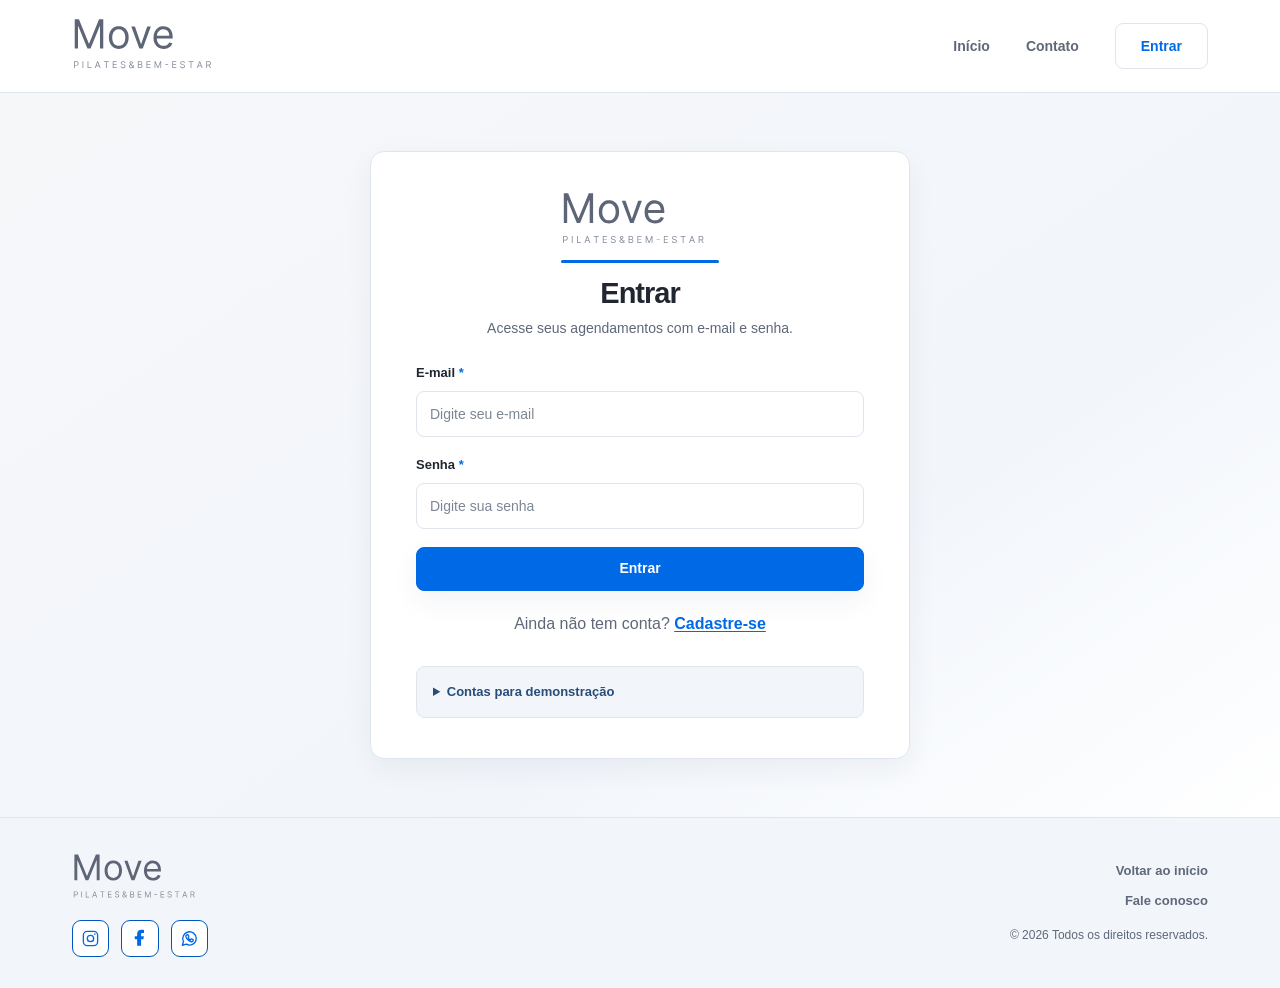
==== commit 83151870: "feat: aprimora navegação e layout da página pública" ====
--- a/admin.html
+++ b/admin.html
@@ -140,18 +140,75 @@
     </main>
     <footer class="site-footer">
       <div class="container footer-inner">
-        <a class="footer-brand" href="index.html"
-          ><img
-            src="assets/imagens/logo-move.svg"
-            alt="Move Pilates & Bem-estar"
-            width="136"
-            height="56"
-        /></a>
-        <p>
-          © <span id="ano-atual">2026</span> Move. Projeto acadêmico
-          demonstrativo.
-        </p>
-        <a class="footer-top" href="index.html">Início</a>
+        <div class="footer-brand-area">
+          <a
+            class="footer-brand"
+            href="#inicio"
+            aria-label="Voltar ao início da Move"
+          >
+            <img
+              src="assets/imagens/logo-move.svg"
+              alt="Move Pilates & Bem-estar"
+              width="136"
+              height="56"
+            />
+          </a>
+
+          <nav class="footer-social" aria-label="Redes sociais">
+            <a
+              href="https://www.instagram.com/"
+              target="_blank"
+              rel="noopener noreferrer"
+              aria-label="Instagram da Move"
+            >
+              <svg viewBox="0 0 24 24" aria-hidden="true">
+                <rect x="3" y="3" width="18" height="18" rx="5" />
+                <circle cx="12" cy="12" r="4" />
+                <circle class="social-dot" cx="17.5" cy="6.5" r="1" />
+              </svg>
+            </a>
+
+            <a
+              href="https://www.facebook.com/"
+              target="_blank"
+              rel="noopener noreferrer"
+              aria-label="Facebook da Move"
+            >
+              <svg viewBox="0 0 24 24" aria-hidden="true">
+                <path
+                  d="M14 21v-8h3l.5-4H14V7c0-1.2.4-2 2-2h1.7V1.4C17 1.2 15.8 1 14.4 1 11.2 1 9 2.9 9 6.4V9H6v4h3v8h5Z"
+                />
+              </svg>
+            </a>
+
+            <a
+              href="https://wa.me/"
+              target="_blank"
+              rel="noopener noreferrer"
+              aria-label="WhatsApp da Move"
+            >
+              <svg viewBox="0 0 24 24" aria-hidden="true">
+                <path
+                  d="M20.5 11.7a8.5 8.5 0 0 1-12.6 7.5L3 20.5l1.4-4.7a8.5 8.5 0 1 1 16.1-4.1Z"
+                />
+                <path
+                  d="M8.5 7.8c.3-.6.6-.6.9-.6h.5c.2 0 .4.1.5.4l.8 1.9c.1.2.1.4-.1.6l-.6.7c-.2.2-.2.4-.1.6.5.9 1.3 1.7 2.2 2.2.2.1.4.1.6-.1l.8-.9c.2-.2.4-.2.6-.1l1.8.9c.3.1.4.3.4.5 0 .4-.2 1.2-.7 1.6-.5.5-1.2.7-1.9.6-1.1-.2-2.5-.9-3.9-2.2-1.5-1.3-2.5-2.9-2.8-4-.3-.9 0-1.7.4-2.1Z"
+                />
+              </svg>
+            </a>
+          </nav>
+        </div>
+
+        <div class="footer-info">
+          <nav class="footer-links" aria-label="Links do rodapé">
+            <a href="#inicio">Voltar ao início</a>
+            <a href="contato.html">Fale conosco</a>
+          </nav>
+
+          <p>
+            © <span id="ano-atual">2026</span> Todos os direitos reservados.
+          </p>
+        </div>
       </div>
     </footer>
     <dialog
--- a/assets/css/styles.css
+++ b/assets/css/styles.css
@@ -226,39 +226,102 @@
 }
 
 .footer-inner {
-  min-height: 130px;
+  min-height: 170px;
+  display: grid;
+  grid-template-columns: 1fr auto;
+  align-items: center;
+  gap: 30px;
+  padding-block: 28px;
+}
+
+.footer-brand-area {
   display: flex;
-  align-items: center;
-  justify-content: space-between;
-  gap: 20px;
-}
-
-.footer-brand img {
+  flex-direction: column;
+  align-items: flex-start;
+  gap: 14px;
+}
+
+.footer-social {
   width: 136px;
-  height: auto;
-}
-
-.footer-inner p {
+  display: grid;
+  grid-template-columns: repeat(3, 1fr);
+  gap: 12px;
+}
+
+.footer-social a {
+  width: 100%;
+  aspect-ratio: 1;
+  display: grid;
+  place-items: center;
+  color: var(--blue);
+  background: var(--surface);
+  border: 1px solid var(--blue-hover);
+  border-radius: 9px;
+  transition:
+    color 0.2s ease,
+    background 0.2s ease,
+    border-color 0.2s ease,
+    transform 0.2s ease;
+}
+
+.footer-social a:hover {
+  color: var(--blue);
+  background: var(--blue-subtle);
+  border-color: var(--blue);
+  transform: translateY(-2px);
+}
+
+.footer-social svg {
+  width: 19px;
+  height: 19px;
+  fill: none;
+  stroke: currentColor;
+  stroke-width: 1.7;
+  stroke-linecap: round;
+  stroke-linejoin: round;
+}
+
+.footer-social a:nth-child(2) svg {
+  fill: currentColor;
+  stroke: none;
+}
+
+.footer-social .social-dot {
+  fill: currentColor;
+  stroke: none;
+}
+
+.footer-info {
+  display: flex;
+  flex-direction: column;
+  align-items: flex-end;
+  gap: 14px;
+}
+
+.footer-links {
+  display: flex;
+  flex-direction: column;
+  align-items: flex-end;
+  gap: 9px;
+}
+
+.footer-links a {
+  color: var(--secondary);
   font-size: 13px;
+  font-weight: 550;
+  transition: color 0.2s ease;
+}
+
+.footer-links a:hover {
+  color: var(--blue);
+}
+
+.footer-info p {
+  max-width: 100%;
   margin: 0;
   color: var(--secondary);
-}
-
-.footer-top {
-  font-size: 13px;
-  font-weight: 600;
-  color: var(--blue);
-  display: inline-flex;
-  gap: 7px;
-  align-items: center;
-}
-
-.footer-top svg {
-  width: 18px;
-  height: 18px;
-  fill: none;
-  stroke: currentColor;
-  stroke-width: 2;
+  font-size: 12px;
+  text-align: right;
 }
 
 @media (max-width: 960px) {
@@ -326,13 +389,29 @@
   }
 
   .footer-inner {
-    flex-wrap: wrap;
-    justify-content: space-between;
-    padding-block: 25px;
-  }
-
-  .footer-inner p {
-    flex-basis: 100%;
-    order: 3;
-  }
-}
+    grid-template-columns: 1fr 1fr;
+    gap: 24px 12px;
+    padding-block: 28px;
+  }
+
+  .footer-brand img {
+    width: 125px;
+  }
+
+  .footer-social {
+    width: 125px;
+    gap: 9px;
+  }
+
+  .footer-info {
+    align-items: flex-end;
+  }
+
+  .footer-links {
+    align-items: flex-end;
+  }
+
+  .footer-info p {
+    font-size: 11px;
+  }
+}
